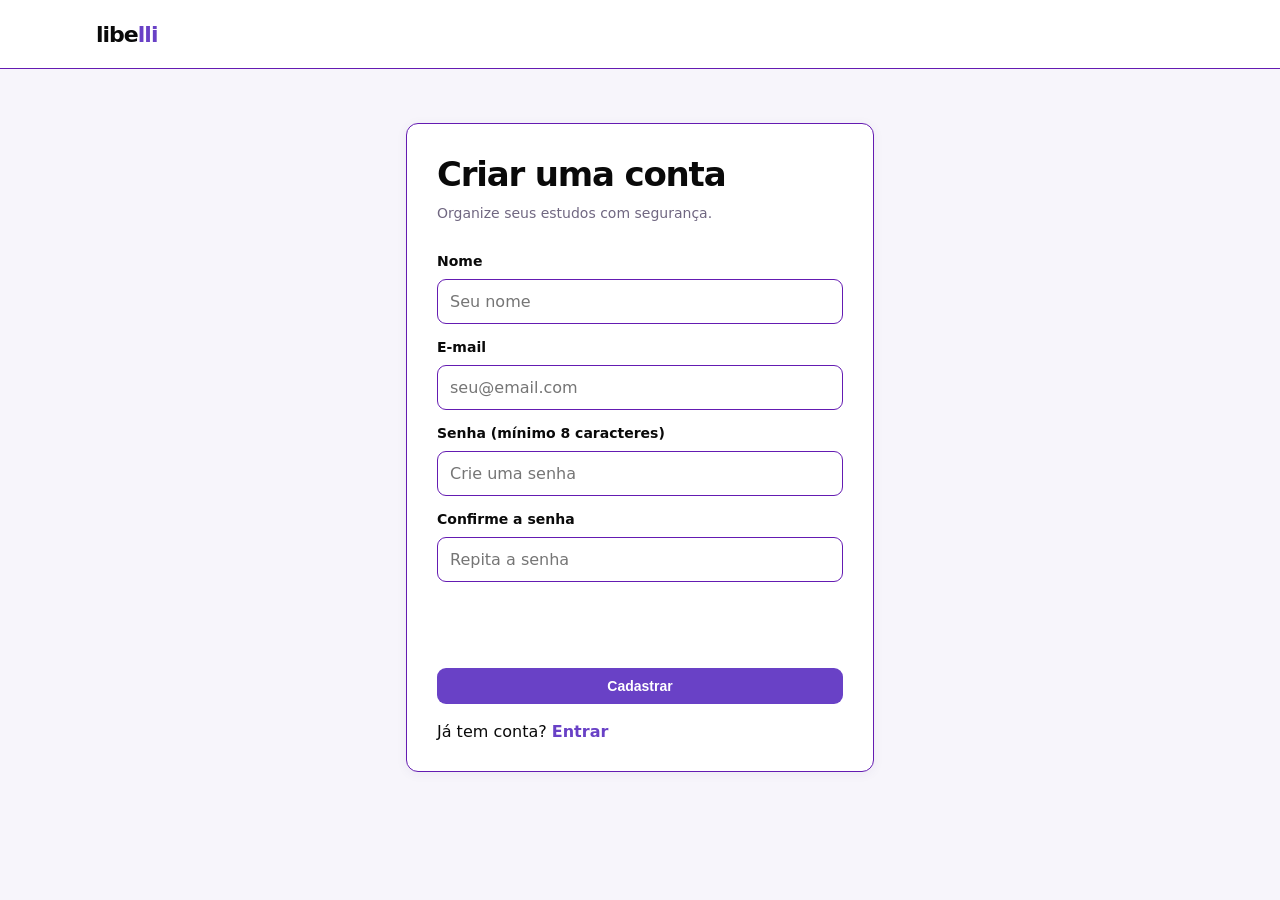
==== frontend/cadastro.html @ 7a874153 "commit final" ====
<!doctype html>
<html lang="pt-BR"><head><meta charset="utf-8"/><meta name="viewport" content="width=device-width,initial-scale=1"/>
<title>Criar uma conta — Libelli</title><link rel="stylesheet" href="styles.css"/></head>
<body><header class="topbar"><div class="container"><a class="logo" href="login.html">libe<span>lli</span></a></div></header>
<main class="container" style="max-width:500px;margin:6vh auto"><section class="card auth-card">
<h1>Criar uma conta</h1><p class="sub">Organize seus estudos com segurança.</p>
<form id="form-auth" class="auth-form"><label for="nome">Nome</label><input id="nome" required maxlength="120" autocomplete="name" placeholder="Seu nome" />
<label for="email">E-mail</label><input id="email" type="email" required maxlength="150" autocomplete="email" placeholder="seu@email.com" />
<label for="senha">Senha (mínimo 8 caracteres)</label><input id="senha" type="password" required minlength="8" autocomplete="new-password" placeholder="Crie uma senha" />
<label for="confirmar">Confirme a senha</label><input id="confirmar" type="password" required minlength="8" autocomplete="new-password" placeholder="Repita a senha" />
<p id="erro-auth" role="alert" aria-live="polite" style="color:#d04a4a;min-height:1.5em"></p>
<button class="btn" type="submit" id="botao-auth">Cadastrar</button></form>
<p style="margin-top:18px">Já tem conta? <a href="login.html">Entrar</a></p>
</section></main><script src="api.js"></script><script src="autenticacao.js"></script></body></html>
---- frontend/styles.css ----
:root {
  color-scheme: light;
  --bg: #f7f5fb;
  --card: #ffffff;
  --text: #0a0a0a;
  --muted: #706781;
  --border: #641bb2;
  --brand: #6941c6;
  --brand-hover: #5531a8;
  --brand-soft: #f0eafb;
  --radius: 12px;
  --shadow: 0 2px 12px rgba(62, 34, 105, .055);
}
[data-theme="dark"] {
  color-scheme: dark;
  --bg: #0e0013;
  --card: #231b30;
  --text: #f6f2fb;
  --muted: #b4a8c5;
  --border: #641bb2;
  --brand: #b69afb;
  --brand-hover: #614a96;
  --brand-soft: #37264d;
  --shadow: none;
}

  * { box-sizing: border-box; }
  
  body {
    margin: 0;
    font-family: system-ui, -apple-system, "Segoe UI", Roboto, sans-serif;
    background: var(--bg);
    color: var(--text);
  }
  
  a { color: inherit; text-decoration: none; }
  
  .container { max-width: 1120px; margin: 0 auto; padding: 0 16px; }
  
  header.topbar {
    position: sticky;
    top: 0;
    z-index: 20;
    background: var(--card);
    backdrop-filter: blur(10px);
    border-bottom: 1px solid var(--border);
  }
  .topbar .container {
    display: flex;
    align-items: center;
    justify-content: space-between;
    height: 68px;
    gap: 16px;
  }
  .logo { font-size: 22px; font-weight: 800; letter-spacing: -0.045em; }
  .logo span { color: var(--brand); }
  
  nav.main { display: flex; gap: 4px; }
  nav.main a {
    padding: 8px 14px;
    border-radius: 8px;
    font-size: 14px;
    font-weight: 500;
    color: var(--muted);
  }
  nav.main a:hover { background: var(--brand-soft); color: var(--text); }
  nav.main a.active { background: var(--brand-soft); color: var(--brand); font-weight: 700; }
  
  .icon-btn {
    width: 36px; height: 36px;
    border-radius: 999px;
    border: 1px solid var(--border);
    background: transparent;
    color: var(--muted);
    cursor: pointer;
    font-size: 15px;
  }
  
  main { padding: 38px 0 96px; }
  
  h1 { font-size: clamp(27px, 3vw, 34px); margin: 0 0 8px; letter-spacing: -0.035em; line-height: 1.2; }
  h2 { font-size: 17px; margin: 0 0 16px; letter-spacing: -.01em; }
  p.sub { margin: 0 0 24px; color: var(--muted); font-size: 14px; line-height: 1.5; }
  
  .card {
    background: var(--card);
    border: 1px solid var(--border);
    border-radius: var(--radius);
    padding: 22px;
    box-shadow: var(--shadow);
  }
  
  .grid { display: grid; gap: 18px; }
  .grid.cards { grid-template-columns: repeat(auto-fill, minmax(245px, 1fr)); }
  .layout { display: grid; gap: 16px; grid-template-columns: 1fr; }
  @media (min-width: 900px) { .layout { grid-template-columns: 1fr 280px; } }
  .layout.layout-full { grid-template-columns: minmax(0, 1fr); }
  
  .btn {
    border: none;
    border-radius: 9px;
    background: var(--brand);
    color: #fff;
    padding: 10px 16px;
    font-size: 14px;
  font-weight: 600;
  cursor: pointer;
  transition: background .15s ease, transform .15s ease;
}
.btn.secondary { background: var(--brand-soft); color: var(--brand); }
.btn:hover { background: var(--brand-hover); }
.btn.secondary:hover { background: var(--border); }
.btn:active { transform: translateY(1px); }

input, textarea, select {
  width: 100%;
  padding: 10px 12px;
  border-radius: 9px;
  border: 1px solid var(--border);
  background: var(--card);
  color: var(--text);
  font: inherit;
  outline: none;
}
input:focus, textarea:focus, select:focus { border-color: var(--brand); box-shadow: 0 0 0 3px var(--brand-soft); }

.row { display: flex; gap: 10px; align-items: center; flex-wrap: wrap; }
.row > input, .row > select { flex: 1 1 180px; min-width: 0; }
.row > .grow { flex: 1; min-width: 0; }
#conteudo-form textarea, #comentario-form textarea { display: block; margin: 12px 0; resize: vertical; }

.chips { display: flex; flex-wrap: wrap; gap: 8px; margin-bottom: 14px; }
.chip {
  border: 1px solid var(--border);
  background: transparent;
  color: var(--muted);
  border-radius: 999px;
  padding: 7px 14px;
  font-size: 13px;
  cursor: pointer;
}
.chip.active { background: var(--brand); border-color: var(--brand); color: #fff; }

#chat {
  height: min(55vh, 510px);
  min-height: 320px;
  overflow-y: auto;
  display: flex;
  flex-direction: column;
  gap: 10px;
  padding: 16px;
  background: var(--bg);
  border: 1px solid var(--border);
  border-radius: 12px;
  margin-bottom: 14px;
}
.msg {
  max-width: 82%;
  padding: 10px 14px;
  border-radius: 14px;
  font-size: 14px;
  line-height: 1.5;
  white-space: pre-wrap;
}
.msg.libi { background: var(--brand-soft); }
.msg.user { align-self: flex-end; background: var(--brand); color: #fff; }

.list { display: flex; flex-direction: column; gap: 10px; }
.item {
  display: flex;
  align-items: center;
  gap: 12px;
  border: 1px solid var(--border);
  border-radius: 12px;
  padding: 12px;
  background: var(--card);
}
.item strong { font-size: 14px; font-weight: 600; }
.item small { color: var(--muted); font-size: 12px; }
.item .grow { flex: 1; min-width: 0; }
.link-danger { background: none; border: none; color: var(--muted); cursor: pointer; font-size: 14px; }
.link-danger:hover { color: #e11d48; }

.bar { height: 8px; border-radius: 999px; background: var(--brand-soft); overflow: hidden; margin: 14px 0 6px; }
.bar > i { display: block; height: 100%; background: var(--brand); }
.meta { display: flex; justify-content: space-between; font-size: 12px; color: var(--muted); }
.dot { width: 36px; height: 36px; border-radius: 10px; }

nav.bottom {
  position: fixed;
  inset: auto 0 0 0;
  display: none;
  background: var(--card);
  border-top: 1px solid var(--border);
}
nav.bottom a {
  flex: 1;
  text-align: center;
  padding: 10px 0;
  font-size: 12px;
  color: var(--muted);
}
nav.bottom a.active { color: var(--brand); font-weight: 600; }
@media (max-width: 720px) {
  nav.main { display: none; }
  nav.bottom { display: flex; }
}

.conteudo-ia { display: block; white-space: normal; overflow-wrap: anywhere; line-height: 1.6; font-size: 14px; }
.conteudo-ia p { margin: 0 0 0.65rem; }
.conteudo-ia p:last-child { margin-bottom: 0; }
.conteudo-ia h2, .conteudo-ia h3, .conteudo-ia h4, .conteudo-ia h5 { margin: 0.8rem 0 0.35rem; font-size: 1em; color: var(--text); }
.conteudo-ia h2 { font-size: 1.12em; }
.conteudo-ia ul, .conteudo-ia ol { margin: 0.25rem 0 0.75rem; padding-left: 1.5rem; }
.conteudo-ia li { margin: 0.2rem 0; }
.conteudo-ia pre { white-space: pre-wrap; overflow-x: auto; padding: 0.7rem; background: var(--bg); border-radius: 8px; }
.conteudo-ia code { font-family: Consolas, monospace; font-size: 0.93em; }
.conteudo-ia .ia-matematica { font-family: inherit; white-space: normal; }
.item .meta.conteudo-ia { display: block; justify-content: initial; font-size: 14px; color: var(--text); margin-top: 8px; }
.msg.libi.conteudo-ia { white-space: normal; }

.auth-form {display:flex; flex-direction:column; gap:10px; margin-top:20px}
.auth-form input {width:100%; box-sizing:border-box; padding:12px; border-radius:8px; border:1px solid #aaa; background:var(--card, transparent); color:inherit}
.auth-form label {font-weight:600; margin-top:5px}
.auth-form .btn {margin-top:10px}

.plano-campos { display: grid; grid-template-columns: repeat(2, minmax(0, 1fr)); gap: 14px; }
.plano-campos label { display: flex; flex-direction: column; gap: 6px; font-size: 14px; font-weight: 600; }
.plano-acoes { margin-top: 14px; flex-wrap: wrap; justify-content: space-between; }
.plano-acoes h2 { margin-bottom: 0; }
.plano-item { gap: 12px; flex-wrap: wrap; }
#plano-atual[hidden] { display: none; }
@media (max-width: 640px) {
  .plano-campos { grid-template-columns: 1fr; }
  .plano-item .grow { flex-basis: 100%; }
}

.card + .card { margin-top: 18px; }
.card > :last-child { margin-bottom: 0; }
.item { align-items: flex-start; }
.item .row { margin-top: 10px; }
.meta { line-height: 1.5; }
button, a, input, select, textarea { -webkit-tap-highlight-color: transparent; }
button:focus-visible, a:focus-visible { outline: 3px solid var(--brand); outline-offset: 3px; }
.icon-btn:hover { color: var(--brand); background: var(--brand-soft); }
.chip.active { font-weight: 650; }
.chip:hover:not(.active) { color: var(--text); background: var(--brand-soft); }
.msg.libi { border: 1px solid var(--border); }
.msg.user { background: var(--brand); color: #fff; }
#chat-input { min-height: 72px; resize: vertical; }
.auth-card { padding: 30px; }
.auth-card a:not(.logo) { color: var(--brand); font-weight: 650; }
.auth-form input { border-color: var(--border); border-radius: 9px; padding: 12px; background: var(--card); }
.auth-form label { color: var(--text); font-size: 14px; }
.plano-item { padding: 16px; }
@media (max-width: 720px) {
  .container { padding-inline: 16px; }
  main { padding-top: 26px; }
  .topbar .container { height: 60px; }
  .card { padding: 17px; }
  nav.bottom { z-index: 30; padding-bottom: env(safe-area-inset-bottom); }
  nav.bottom a { padding: 14px 2px; }
  #chat { min-height: 290px; height: 48vh; }
  #chat-input { flex: 1 1 100%; }
  #chat-send { width: 100%; }
}
@media (prefers-reduced-motion: reduce) {
  .btn { transition: none; }
}

[data-theme="dark"] .btn:not(.secondary),
[data-theme="dark"] .chip.active,
[data-theme="dark"] .msg.user {
  color: #21142f;
}


.chat-layout {
  display: grid;
  grid-template-columns: 260px minmax(0, 1fr);
  gap: 16px;
  align-items: start;
}

.chat-sidebar,
.chat-panel {
  min-width: 0;
}

/* historico de chats */
.chat-sidebar {
  padding: 16px;
  max-height: 650px;
  overflow-y: auto;
}

.chat-sidebar-head {
  display: flex;
  align-items: center;
  justify-content: space-between;
  gap: 8px;
  margin-bottom: 14px;
}

.chat-sidebar-head h2,
.chat-panel > h2 {
  margin: 0;
}

.chat-sidebar-head .btn {
  padding: 8px 12px;
}

.chat-conversations {
  display: flex;
  flex-direction: column;
  gap: 8px;
}

.chat-conversation {
  display: flex;
  align-items: center;
  gap: 4px;
  border-radius: 9px;
}

.chat-conversation.active {
  background: var(--brand-soft);
}

.chat-conversation-open {
  flex: 1;
  min-width: 0;
  padding: 10px;
  border: 0;
  border-radius: 9px;
  background: transparent;
  color: var(--text);
  text-align: left;
  cursor: pointer;
  overflow-wrap: anywhere;
}

.chat-conversation-open:hover {
  background: var(--brand-soft);
}

.chat-conversation.active .chat-conversation-open {
  color: var(--brand);
  font-weight: 700;
}

.chat-conversation-delete {
  padding: 8px;
  background: transparent;
  color: var(--muted);
  border: 0;
  cursor: pointer;
}

.chat-conversation-delete:hover {
  color: #df3964;
}

/* chat */
.chat-panel > h2 {
  margin-bottom: 16px;
  overflow-wrap: anywhere;
}

.chat-panel #chat {
  height: 450px;
  overflow-y: auto;
  padding: 16px;
}

.chat-panel .msg {
  max-width: 90%;
  line-height: 1.6;
  overflow-wrap: anywhere;
}

#chat-send:disabled,
#chat-new:disabled {
  cursor: wait;
  opacity: 0.65;
}

/* para celular */
@media (max-width: 760px) {
  .chat-layout {
    grid-template-columns: 1fr;
  }

  .chat-sidebar {
    max-height: 220px;
  }

  .chat-conversations {
    max-height: 155px;
    overflow-y: auto;
  }

  .chat-panel #chat {
    height: 380px;
    min-height: 280px;
  }

  .chat-panel .msg {
    max-width: 95%;
  }
}
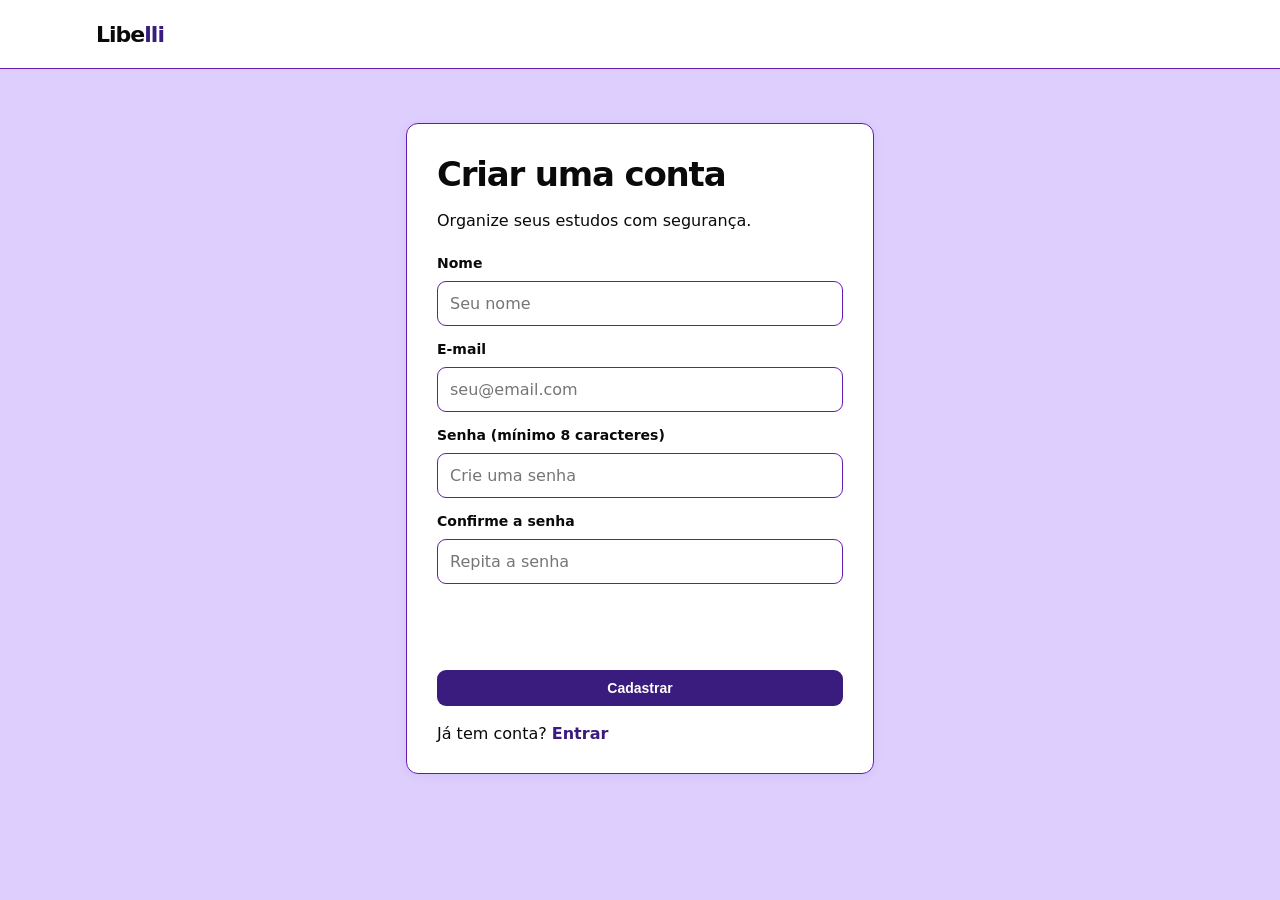
==== commit e8e678e9: "envio final do projeto atualizado" ====
--- a/frontend/cadastro.html
+++ b/frontend/cadastro.html
@@ -1,14 +1,47 @@
-<!doctype html>
-<html lang="pt-BR"><head><meta charset="utf-8"/><meta name="viewport" content="width=device-width,initial-scale=1"/>
-<title>Criar uma conta — Libelli</title><link rel="stylesheet" href="styles.css"/></head>
-<body><header class="topbar"><div class="container"><a class="logo" href="login.html">libe<span>lli</span></a></div></header>
-<main class="container" style="max-width:500px;margin:6vh auto"><section class="card auth-card">
-<h1>Criar uma conta</h1><p class="sub">Organize seus estudos com segurança.</p>
-<form id="form-auth" class="auth-form"><label for="nome">Nome</label><input id="nome" required maxlength="120" autocomplete="name" placeholder="Seu nome" />
-<label for="email">E-mail</label><input id="email" type="email" required maxlength="150" autocomplete="email" placeholder="seu@email.com" />
-<label for="senha">Senha (mínimo 8 caracteres)</label><input id="senha" type="password" required minlength="8" autocomplete="new-password" placeholder="Crie uma senha" />
-<label for="confirmar">Confirme a senha</label><input id="confirmar" type="password" required minlength="8" autocomplete="new-password" placeholder="Repita a senha" />
-<p id="erro-auth" role="alert" aria-live="polite" style="color:#d04a4a;min-height:1.5em"></p>
-<button class="btn" type="submit" id="botao-auth">Cadastrar</button></form>
-<p style="margin-top:18px">Já tem conta? <a href="login.html">Entrar</a></p>
-</section></main><script src="api.js"></script><script src="autenticacao.js"></script></body></html>+<!DOCTYPE html>
+<html lang="eng">
+<head>
+    <meta charset="utf-8" />
+    <meta name="viewport" content="width=device-width, initial-scale=1" />
+    <title>Criar conta</title>
+    <link rel="stylesheet" href="styles.css" />
+</head>
+<body>
+
+    <header class="topbar">
+        <div class="container">
+            <a class="logo" href="login.html">Libe<span>lli</span></a>
+        </div>
+    </header>
+
+    <main class="container" style="max-width:500px; margin:6vh auto;">
+        <section class="card auth-card">
+            <h1>Criar uma conta</h1>
+            <p>Organize seus estudos com segurança.</p>
+
+            <form id="form-auth" class="auth-form">
+                <label for="nome">Nome</label>
+                <input id="nome" required maxlength="120" autocomplete="name" placeholder="Seu nome" />
+
+                <label for="email">E-mail</label>
+                <input id="email" type="email" required maxlength="150" autocomplete="email" placeholder="seu@email.com" />
+
+                <label for="senha">Senha (mínimo 8 caracteres)</label>
+                <input id="senha" type="password" required minlength="8" autocomplete="new-password" placeholder="Crie uma senha" />
+
+                <label for="confirmar">Confirme a senha</label>
+                <input id="confirmar" type="password" required minlength="8" autocomplete="new-password" placeholder="Repita a senha" />
+
+                <p id="erro-auth" role="alert" aria-live="polite" style="color:#d04a4a; min-height:1.5em;"></p>
+
+                <button class="btn" type="submit" id="botao-auth">Cadastrar</button>
+            </form>
+
+            <p style="margin-top:18px;">Já tem conta? <a href="login.html">Entrar</a></p>
+        </section>
+    </main>
+
+    <script src="api.js"></script>
+    <script src="autenticacao.js"></script>
+</body>
+</html>
--- a/frontend/styles.css
+++ b/frontend/styles.css
@@ -1,11 +1,11 @@
 :root {
   color-scheme: light;
-  --bg: #f7f5fb;
+  --bg: #decefe;
   --card: #ffffff;
   --text: #0a0a0a;
   --muted: #706781;
   --border: #641bb2;
-  --brand: #6941c6;
+  --brand: #3a1c7e;
   --brand-hover: #5531a8;
   --brand-soft: #f0eafb;
   --radius: 12px;
@@ -13,8 +13,8 @@
 }
 [data-theme="dark"] {
   color-scheme: dark;
-  --bg: #0e0013;
-  --card: #231b30;
+  --bg: #190d1e;
+  --card: #0c0910;
   --text: #f6f2fb;
   --muted: #b4a8c5;
   --border: #641bb2;
@@ -276,137 +276,44 @@
 
 
 .chat-layout {
-  display: grid;
-  grid-template-columns: 260px minmax(0, 1fr);
-  gap: 16px;
+  grid-template-columns: minmax(210px, 270px) minmax(0, 1fr)           ;
   align-items: start;
 }
-
-.chat-sidebar,
-.chat-panel {
-  min-width: 0;
-}
-
-/* historico de chats */
-.chat-sidebar {
-  padding: 16px;
-  max-height: 650px;
-  overflow-y: auto;
-}
-
-.chat-sidebar-head {
-  display: flex;
+.chat-sidebar { padding: 16px; }
+.chat-sidebar-head { display: flex; align-items: center; justify-content: space-between; gap: 8px; margin-bottom: 14px; }
+.chat-sidebar-head h2, .chat-panel > h2 { margin: 0; }
+.chat-panel > h2 { margin-bottom: 16px; overflow-wrap: anywhere; }
+.chat-sidebar-head .btn { padding: 8px 12px; }
+.chat-conversations { display: flex; flex-direction: column; gap: 8px; }
+.chat-conversation { display: flex; align-items: center; gap: 4px; border-radius: 9px; }
+.chat-conversation.active { background: var(--brand-soft); }
+.chat-conversation-open { flex: 1; min-width: 0; padding: 10px; border: 0; border-radius: 9px; background: transparent; color: var(--text); text-align: left; cursor: pointer; overflow-wrap: anywhere; }
+.chat-conversation-open:hover { background: var(--brand-soft); }
+.chat-conversation.active .chat-conversation-open { color: var(--brand); font-weight: 700; }
+.chat-conversation-delete { padding: 8px; background: transparent; color: var(--muted); border: 0; cursor: pointer; }
+.chat-conversation-delete:hover { color: #df3964; }
+.chat-panel #chat { height: min(52vh, 520px); }
+#chat-send:disabled, #chat-new:disabled { cursor: wait; opacity: .65; }
+@media (max-width: 760px) {
+  .chat-layout { grid-template-columns: 1fr           ; }
+  .chat-conversations { max-height: 155px; overflow-y: auto; }
+  .chat-panel #chat { min-height: 280px; }
+}
+
+
+                                                       
+#theme-toggle {
+  display: inline-flex;
   align-items: center;
-  justify-content: space-between;
-  gap: 8px;
-  margin-bottom: 14px;
-}
-
-.chat-sidebar-head h2,
-.chat-panel > h2 {
-  margin: 0;
-}
-
-.chat-sidebar-head .btn {
-  padding: 8px 12px;
-}
-
-.chat-conversations {
-  display: flex;
-  flex-direction: column;
-  gap: 8px;
-}
-
-.chat-conversation {
-  display: flex;
-  align-items: center;
-  gap: 4px;
-  border-radius: 9px;
-}
-
-.chat-conversation.active {
-  background: var(--brand-soft);
-}
-
-.chat-conversation-open {
-  flex: 1;
-  min-width: 0;
-  padding: 10px;
-  border: 0;
-  border-radius: 9px;
-  background: transparent;
-  color: var(--text);
-  text-align: left;
-  cursor: pointer;
-  overflow-wrap: anywhere;
-}
-
-.chat-conversation-open:hover {
-  background: var(--brand-soft);
-}
-
-.chat-conversation.active .chat-conversation-open {
-  color: var(--brand);
-  font-weight: 700;
-}
-
-.chat-conversation-delete {
-  padding: 8px;
-  background: transparent;
-  color: var(--muted);
-  border: 0;
-  cursor: pointer;
-}
-
-.chat-conversation-delete:hover {
-  color: #df3964;
-}
-
-/* chat */
-.chat-panel > h2 {
-  margin-bottom: 16px;
-  overflow-wrap: anywhere;
-}
-
-.chat-panel #chat {
-  height: 450px;
-  overflow-y: auto;
-  padding: 16px;
-}
-
-.chat-panel .msg {
-  max-width: 90%;
-  line-height: 1.6;
-  overflow-wrap: anywhere;
-}
-
-#chat-send:disabled,
-#chat-new:disabled {
-  cursor: wait;
-  opacity: 0.65;
-}
-
-/* para celular */
-@media (max-width: 760px) {
-  .chat-layout {
-    grid-template-columns: 1fr;
-  }
-
-  .chat-sidebar {
-    max-height: 220px;
-  }
-
-  .chat-conversations {
-    max-height: 155px;
-    overflow-y: auto;
-  }
-
-  .chat-panel #chat {
-    height: 380px;
-    min-height: 280px;
-  }
-
-  .chat-panel .msg {
-    max-width: 95%;
-  }
-}
+  justify-content: center;
+  flex: 0 0 36px;
+}
+
+#theme-toggle .theme-icon {
+  display: block;
+  width: 18px;
+  height: 18px;
+  background-color: currentColor;
+  -webkit-mask: url("moon-solid-full.svg") center / contain no-repeat;
+  mask: url("moon-solid-full.svg") center / contain no-repeat;
+}
